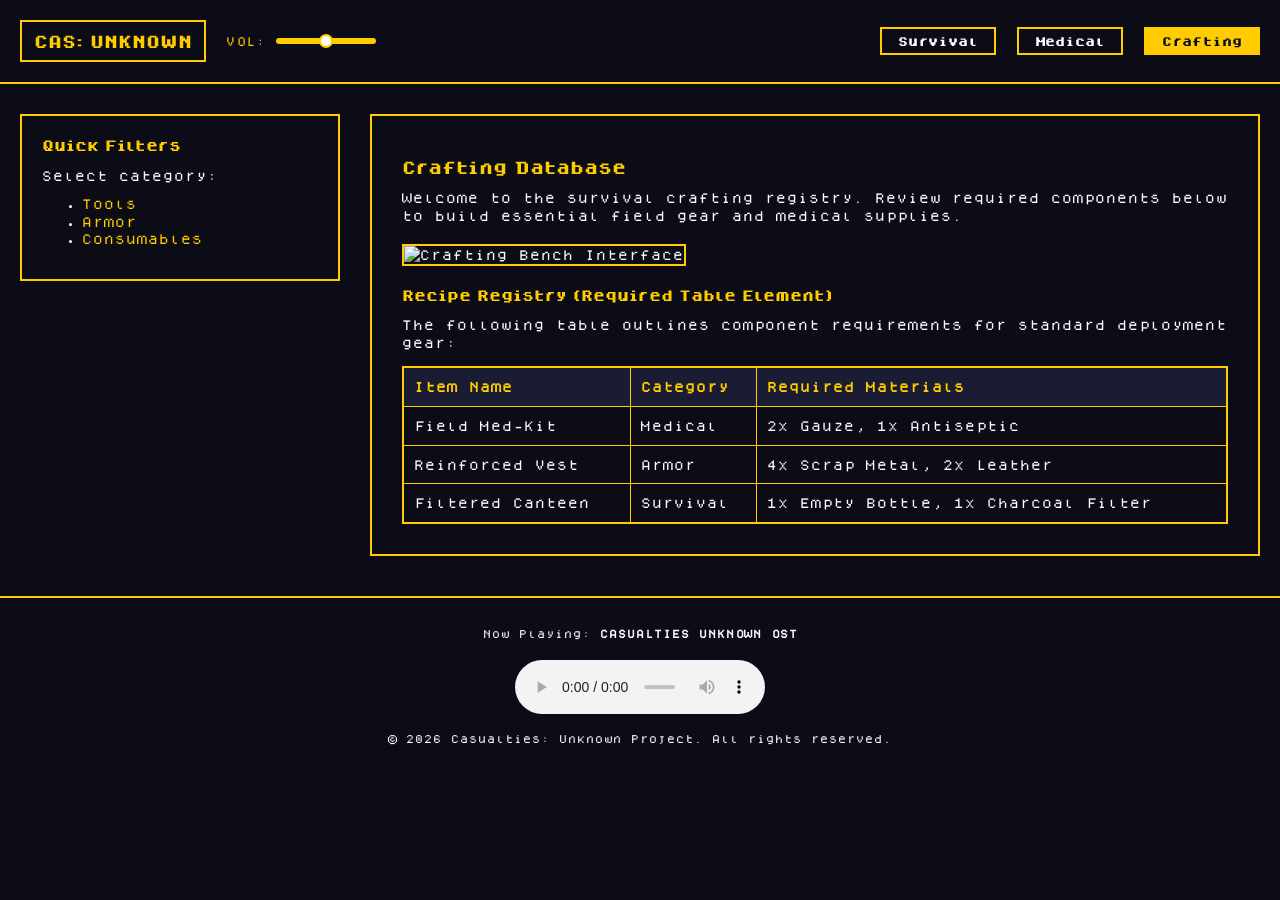
==== crafting.html @ 9e62b2f4 "Update crafting.html" ====
<!DOCTYPE html>
<html lang="en">
<head>
    <meta charset="UTF-8">
    <meta name="viewport" content="width=device-width, initial-scale=1.0">
    <title>Casualties: Unknown - Crafting Hub</title>
    <link rel="stylesheet" href="style.css">
    <style>
        /* Header Customizations for Logo and Volume Slider alignment */
        .header-left {
            display: flex;
            align-items: center;
            gap: 20px;
        }

        /* Custom styling for the volume slider to match requirements */
        .volume-container {
            display: flex;
            align-items: center;
            gap: 8px;
            font-size: 10px;
            color: #ffcc00;
        }

        .volume-slider {
            -webkit-appearance: none;
            appearance: none;
            width: 100px;
            height: 6px;
            background: #ffcc00; /* Yellow track */
            border-radius: 3px;
            outline: none;
        }

        /* White draggable ball (thumb) for Webkit browsers (Chrome, Safari, Edge) */
        .volume-slider::-webkit-slider-thumb {
            -webkit-appearance: none;
            appearance: none;
            width: 14px;
            height: 14px;
            border-radius: 50%;
            background: #ffffff; /* White handle */
            cursor: pointer;
            border: 2px solid #ffcc00;
        }

        /* White draggable ball for Firefox */
        .volume-slider::-moz-range-thumb {
            width: 14px;
            height: 14px;
            border-radius: 50%;
            background: #ffffff; /* White handle */
            cursor: pointer;
            border: 2px solid #ffcc00;
        }
    </style>
</head>
<body>

    <!-- Header & Navigation -->
    <header>
        <div class="header-left">
            <div class="logo">CAS: UNKNOWN</div>
            
            <!-- Volume Slider to the right of the title -->
            <div class="volume-container">
                <label for="vol-slider">VOL:</label>
                <input type="range" id="vol-slider" class="volume-slider" min="0" max="1" step="0.05" value="0.5" oninput="document.getElementById('bg-audio').volume = this.value;">
            </div>
        </div>

        <nav class="nav-buttons">
            <a href="index.html">Survival</a>
            <a href="medical.html">Medical</a>
            <a href="crafting.html" class="active">Crafting</a>
        </nav>
    </header>

    <!-- Main Content Layout -->
    <div class="main-container">
        
        <!-- Sidebar -->
        <aside class="sidebar">
            <h2>Quick Filters</h2>
            <p>Select category:</p>
            <ul>
                <li><a href="#" style="color: #ffcc00; text-decoration: none;">Tools</a></li>
                <li><a href="#" style="color: #ffcc00; text-decoration: none;">Armor</a></li>
                <li><a href="#" style="color: #ffcc00; text-decoration: none;">Consumables</a></li>
            </ul>
        </aside>

        <!-- Main Content Box -->
        <main class="content-box">
            <h1>Crafting Database</h1>
            <p>Welcome to the survival crafting registry. Review required components below to build essential field gear and medical supplies.</p>
            
            <!-- Image Element -->
            <div style="margin: 20px 0;">
                <img src="crafting-banner.png" alt="Crafting Bench Interface" style="max-width: 100%; border: 2px solid #ffcc00;">
            </div>

            <h2>Recipe Registry (Required Table Element)</h2>
            <p>The following table outlines component requirements for standard deployment gear:</p>
            
            <!-- Table Element fulfilling rubric requirement -->
            <table style="width: 100%; border-collapse: collapse; margin-top: 15px; border: 2px solid #ffcc00;">
                <thead>
                    <tr style="background-color: #1a1c33; color: #ffcc00;">
                        <th style="border: 1px solid #ffcc00; padding: 10px; text-align: left;">Item Name</th>
                        <th style="border: 1px solid #ffcc00; padding: 10px; text-align: left;">Category</th>
                        <th style="border: 1px solid #ffcc00; padding: 10px; text-align: left;">Required Materials</th>
                    </tr>
                </thead>
                <tbody>
                    <tr>
                        <td style="border: 1px solid #ffcc00; padding: 10px;">Field Med-Kit</td>
                        <td style="border: 1px solid #ffcc00; padding: 10px;">Medical</td>
                        <td style="border: 1px solid #ffcc00; padding: 10px;">2x Gauze, 1x Antiseptic</td>
                    </tr>
                    <tr>
                        <td style="border: 1px solid #ffcc00; padding: 10px;">Reinforced Vest</td>
                        <td style="border: 1px solid #ffcc00; padding: 10px;">Armor</td>
                        <td style="border: 1px solid #ffcc00; padding: 10px;">4x Scrap Metal, 2x Leather</td>
                    </tr>
                    <tr>
                        <td style="border: 1px solid #ffcc00; padding: 10px;">Filtered Canteen</td>
                        <td style="border: 1px solid #ffcc00; padding: 10px;">Survival</td>
                        <td style="border: 1px solid #ffcc00; padding: 10px;">1x Empty Bottle, 1x Charcoal Filter</td>
                    </tr>
                </tbody>
            </table>
        </main>

    </div>

    <!-- Footer with Audio Player and Soundtrack Credit -->
    <footer>
        <p>Now Playing: <strong>CASUALTIES UNKNOWN OST</strong></p>
        <audio id="bg-audio" controls loop style="margin-top: 10px; width: 250px;">
            <source src="Gaze Into the Pit OST [Casualties_ Unknown] [S….mp3" type="audio/mpeg">
            Your browser does not support the audio element.
        </audio>
        <p style="margin-top: 15px;">&copy; 2026 Casualties: Unknown Project. All rights reserved.</p>
    </footer>

</body>
</html>
---- style.css ----
@font-face {
    font-family: 'Dogica';
    src: url('dogica.ttf') format('truetype');
    font-weight: normal;
    font-style: normal;
}

@font-face {
    font-family: 'DogicaBold';
    src: url('dogicabold.ttf') format('truetype');
    font-weight: bold;
    font-style: normal;
}

@font-face {
    font-family: 'DogicaPixel';
    src: url('dogicapixel.ttf') format('truetype');
    font-weight: normal;
    font-style: normal;
}

@font-face {
    font-family: 'DogicaPixelBold';
    src: url('dogicapixelbold.ttf') format('truetype');
    font-weight: bold;
    font-style: normal;
}

/* Global Reset and Theme Colors */
body {
    background-color: #0b0c16; /* Background - Dark Blue / Near Black */
    color: #ffffff;            /* Text - White */
    font-family: 'Dogica', monospace;
    font-size: 11px;
    line-height: 1.6;
    margin: 0;
    padding: 0;
}

/* Header Navigation Styling */
header {
    background-color: #0b0c16;
    border-bottom: 2px solid #ffcc00;
    padding: 20px;
    display: flex;
    justify-content: space-between;
    align-items: center;
}

.logo {
    color: #ffcc00;
    font-family: 'DogicaPixelBold', monospace;
    font-size: 14px;
    font-weight: bold;
    border: 2px solid #ffcc00;
    padding: 8px 12px;
}

.nav-buttons a {
    color: #ffffff;
    background-color: #0b0c16;
    border: 2px solid #ffcc00;
    padding: 8px 16px;
    margin-left: 10px;
    text-decoration: none;
    font-family: 'DogicaBold', monospace;
    font-size: 10px;
}

.nav-buttons a:hover, .nav-buttons a.active {
    background-color: #ffcc00;
    color: #0b0c16;
}

/* Expanded Main Container Layout */
.main-container {
    display: flex;
    max-width: 1400px;
    margin: 30px auto;
    padding: 0 20px;
    gap: 30px;
}

/* Sidebar Styling */
.sidebar {
    flex: 1;
    background-color: #0b0c16;
    border: 2px solid #ffcc00;
    padding: 20px;
    height: fit-content;
}

.sidebar h2 {
    color: #ffcc00;
    font-family: 'DogicaPixelBold', monospace;
    font-size: 12px;
    margin-top: 0;
}

/* Content Box Styling */
.content-box {
    flex: 3;
    background-color: #0b0c16;
    border: 2px solid #ffcc00;
    padding: 30px;
}

.content-box h1 {
    font-family: 'DogicaPixelBold', monospace;
    font-size: 14px;
    color: #ffcc00;
}

.content-box h2 {
    font-family: 'DogicaPixelBold', monospace;
    font-size: 12px;
    color: #ffcc00;
}

/* Footer Styling */
footer {
    text-align: center;
    padding: 20px;
    border-top: 2px solid #ffcc00;
    margin-top: 40px;
    color: #ffffff;
    font-size: 9px;
}
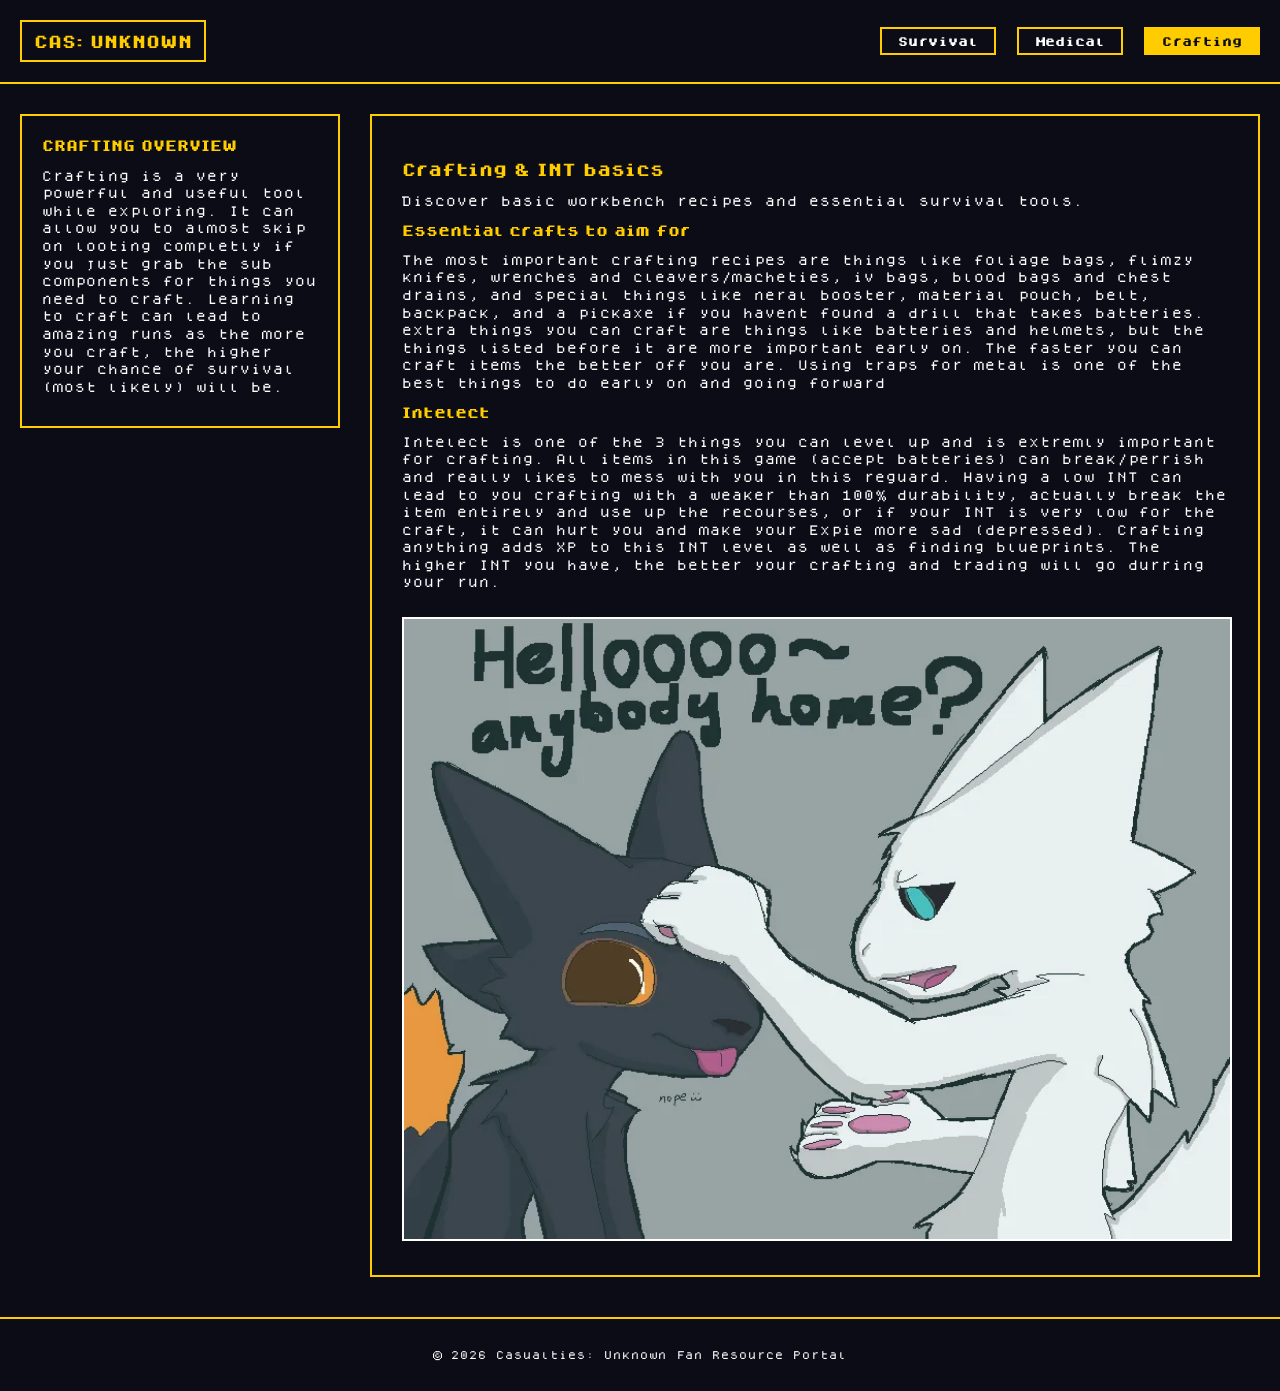
==== commit 43063cdf: "Update crafting.html" ====
--- a/crafting.html
+++ b/crafting.html
@@ -3,145 +3,51 @@
 <head>
     <meta charset="UTF-8">
     <meta name="viewport" content="width=device-width, initial-scale=1.0">
-    <title>Casualties: Unknown - Crafting Hub</title>
+    <meta name="description" content="Crafting recipes and community modding submissions for Casualties Unknown.">
+    <title>Crafting Hub - Casualties: Unknown</title>
     <link rel="stylesheet" href="style.css">
-    <style>
-        /* Header Customizations for Logo and Volume Slider alignment */
-        .header-left {
-            display: flex;
-            align-items: center;
-            gap: 20px;
-        }
-
-        /* Custom styling for the volume slider to match requirements */
-        .volume-container {
-            display: flex;
-            align-items: center;
-            gap: 8px;
-            font-size: 10px;
-            color: #ffcc00;
-        }
-
-        .volume-slider {
-            -webkit-appearance: none;
-            appearance: none;
-            width: 100px;
-            height: 6px;
-            background: #ffcc00; /* Yellow track */
-            border-radius: 3px;
-            outline: none;
-        }
-
-        /* White draggable ball (thumb) for Webkit browsers (Chrome, Safari, Edge) */
-        .volume-slider::-webkit-slider-thumb {
-            -webkit-appearance: none;
-            appearance: none;
-            width: 14px;
-            height: 14px;
-            border-radius: 50%;
-            background: #ffffff; /* White handle */
-            cursor: pointer;
-            border: 2px solid #ffcc00;
-        }
-
-        /* White draggable ball for Firefox */
-        .volume-slider::-moz-range-thumb {
-            width: 14px;
-            height: 14px;
-            border-radius: 50%;
-            background: #ffffff; /* White handle */
-            cursor: pointer;
-            border: 2px solid #ffcc00;
-        }
-    </style>
 </head>
 <body>
 
-    <!-- Header & Navigation -->
+    <!-- Header Navigation Section -->
     <header>
-        <div class="header-left">
-            <div class="logo">CAS: UNKNOWN</div>
-            
-            <!-- Volume Slider to the right of the title -->
-            <div class="volume-container">
-                <label for="vol-slider">VOL:</label>
-                <input type="range" id="vol-slider" class="volume-slider" min="0" max="1" step="0.05" value="0.5" oninput="document.getElementById('bg-audio').volume = this.value;">
-            </div>
-        </div>
-
-        <nav class="nav-buttons">
+        <div class="logo">CAS: UNKNOWN</div>
+        <div class="nav-buttons">
             <a href="index.html">Survival</a>
             <a href="medical.html">Medical</a>
             <a href="crafting.html" class="active">Crafting</a>
-        </nav>
+        </div>
     </header>
 
-    <!-- Main Content Layout -->
+    <!-- Main Content Grid -->
     <div class="main-container">
-        
-        <!-- Sidebar -->
+        <!-- Sidebar with Site Information -->
         <aside class="sidebar">
-            <h2>Quick Filters</h2>
-            <p>Select category:</p>
-            <ul>
-                <li><a href="#" style="color: #ffcc00; text-decoration: none;">Tools</a></li>
-                <li><a href="#" style="color: #ffcc00; text-decoration: none;">Armor</a></li>
-                <li><a href="#" style="color: #ffcc00; text-decoration: none;">Consumables</a></li>
-            </ul>
+            <h2>CRAFTING OVERVIEW</h2>
+            <p>Crafting is a very powerful and useful tool while exploring. It can allow you to almost skip on looting completly if you just grab the sub components for things you need to craft. Learning to craft can lead to amazing runs as the more you craft, the higher your chance of survival (most likely) will be.</p>
         </aside>
 
-        <!-- Main Content Box -->
-        <main class="content-box">
-            <h1>Crafting Database</h1>
-            <p>Welcome to the survival crafting registry. Review required components below to build essential field gear and medical supplies.</p>
+        <!-- Crafting Panel -->
+        <section class="content-box">
+            <h1>Crafting & INT basics</h1>
+            <p>Discover basic workbench recipes and essential survival tools.</p>
+
+            <!-- Essential Crafts Section -->
+            <h2>Essential crafts to aim for</h2>
+            <p>The most important crafting recipes are things like foliage bags, flimzy knifes, wrenches and cleavers/macheties, iv bags, blood bags and chest drains, and special things like neral booster, material pouch, belt, backpack, and a pickaxe if you havent found a drill that takes batteries. extra things you can craft are things like batteries and helmets, but the things listed before it are more important early on. The faster you can craft items the better off you are. Using traps for metal is one of the best things to do early on and going forward</p>
+
+            <!-- Intelect Section -->
+            <h2>Intelect</h2>
+            <p>Intelect is one of the 3 things you can level up and is extremly important for crafting. All items in this game (accept batteries) can break/perrish and really likes to mess with you in this reguard. Having a low INT can lead to you crafting with a weaker than 100% durability, actually break the item entirely and use up the recourses, or if your INT is very low for the craft, it can hurt you and make your Expie more sad (depressed). Crafting anything adds XP to this INT level as well as finding blueprints. The higher INT you have, the better your crafting and trading will go durring your run.</p>
             
-            <!-- Image Element -->
-            <div style="margin: 20px 0;">
-                <img src="crafting-banner.png" alt="Crafting Bench Interface" style="max-width: 100%; border: 2px solid #ffcc00;">
-            </div>
-
-            <h2>Recipe Registry (Required Table Element)</h2>
-            <p>The following table outlines component requirements for standard deployment gear:</p>
-            
-            <!-- Table Element fulfilling rubric requirement -->
-            <table style="width: 100%; border-collapse: collapse; margin-top: 15px; border: 2px solid #ffcc00;">
-                <thead>
-                    <tr style="background-color: #1a1c33; color: #ffcc00;">
-                        <th style="border: 1px solid #ffcc00; padding: 10px; text-align: left;">Item Name</th>
-                        <th style="border: 1px solid #ffcc00; padding: 10px; text-align: left;">Category</th>
-                        <th style="border: 1px solid #ffcc00; padding: 10px; text-align: left;">Required Materials</th>
-                    </tr>
-                </thead>
-                <tbody>
-                    <tr>
-                        <td style="border: 1px solid #ffcc00; padding: 10px;">Field Med-Kit</td>
-                        <td style="border: 1px solid #ffcc00; padding: 10px;">Medical</td>
-                        <td style="border: 1px solid #ffcc00; padding: 10px;">2x Gauze, 1x Antiseptic</td>
-                    </tr>
-                    <tr>
-                        <td style="border: 1px solid #ffcc00; padding: 10px;">Reinforced Vest</td>
-                        <td style="border: 1px solid #ffcc00; padding: 10px;">Armor</td>
-                        <td style="border: 1px solid #ffcc00; padding: 10px;">4x Scrap Metal, 2x Leather</td>
-                    </tr>
-                    <tr>
-                        <td style="border: 1px solid #ffcc00; padding: 10px;">Filtered Canteen</td>
-                        <td style="border: 1px solid #ffcc00; padding: 10px;">Survival</td>
-                        <td style="border: 1px solid #ffcc00; padding: 10px;">1x Empty Bottle, 1x Charcoal Filter</td>
-                    </tr>
-                </tbody>
-            </table>
-        </main>
-
+            <!-- Intellect Comic Image (Updated to match INTMEME.png) -->
+            <img src="INTMEME.png" alt="Hello anybody home intellect comic" style="width: 100%; height: auto; margin-top: 15px; border: 2px solid #ffffff;">
+        </section>
     </div>
 
-    <!-- Footer with Audio Player and Soundtrack Credit -->
+    <!-- Page Footer -->
     <footer>
-        <p>Now Playing: <strong>CASUALTIES UNKNOWN OST</strong></p>
-        <audio id="bg-audio" controls loop style="margin-top: 10px; width: 250px;">
-            <source src="Gaze Into the Pit OST [Casualties_ Unknown] [S….mp3" type="audio/mpeg">
-            Your browser does not support the audio element.
-        </audio>
-        <p style="margin-top: 15px;">&copy; 2026 Casualties: Unknown Project. All rights reserved.</p>
+        <p>&copy; 2026 Casualties: Unknown Fan Resource Portal</p>
     </footer>
 
 </body>
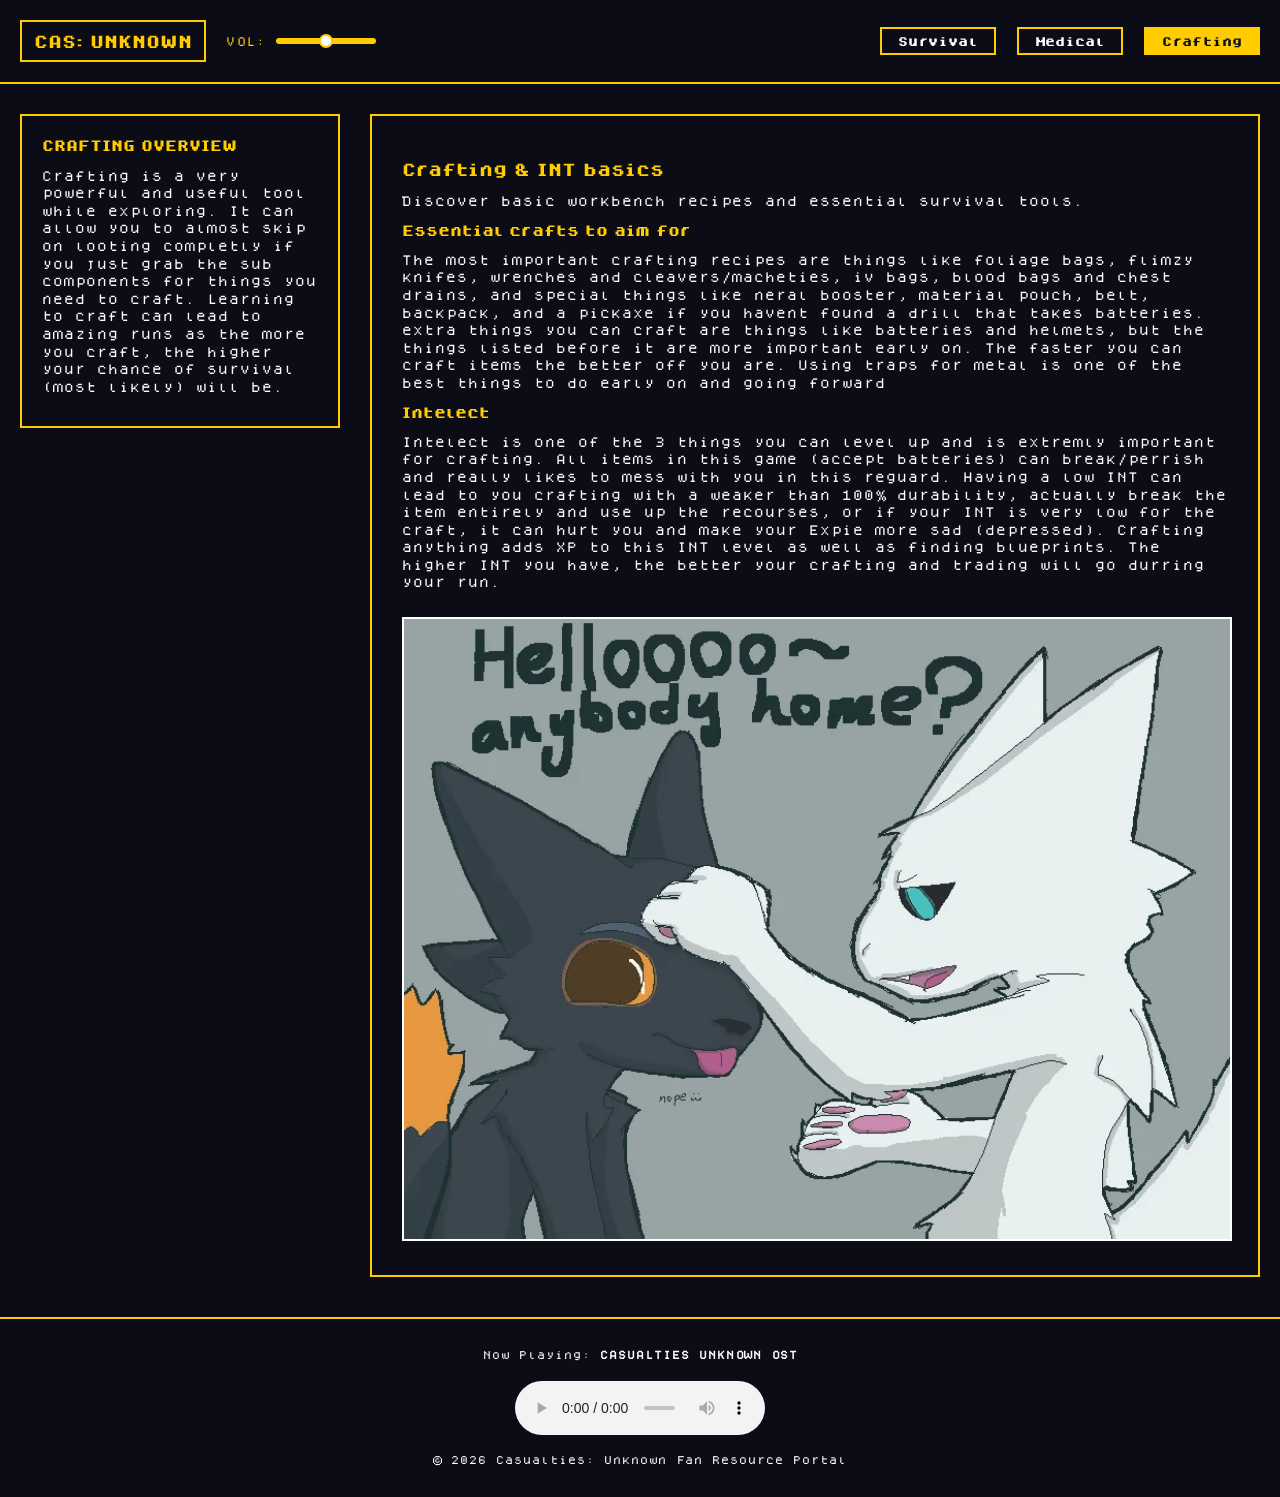
==== commit 78cd354f: "Update crafting.html" ====
--- a/crafting.html
+++ b/crafting.html
@@ -6,12 +6,70 @@
     <meta name="description" content="Crafting recipes and community modding submissions for Casualties Unknown.">
     <title>Crafting Hub - Casualties: Unknown</title>
     <link rel="stylesheet" href="style.css">
+    <style>
+        /* Header Customizations for Logo and Volume Slider alignment */
+        .header-left {
+            display: flex;
+            align-items: center;
+            gap: 20px;
+        }
+
+        /* Custom styling for the volume slider */
+        .volume-container {
+            display: flex;
+            align-items: center;
+            gap: 8px;
+            font-size: 10px;
+            color: #ffcc00;
+        }
+
+        .volume-slider {
+            -webkit-appearance: none;
+            appearance: none;
+            width: 100px;
+            height: 6px;
+            background: #ffcc00; /* Yellow track */
+            border-radius: 3px;
+            outline: none;
+        }
+
+        /* White draggable ball (thumb) for Webkit browsers (Chrome, Safari, Edge) */
+        .volume-slider::-webkit-slider-thumb {
+            -webkit-appearance: none;
+            appearance: none;
+            width: 14px;
+            height: 14px;
+            border-radius: 50%;
+            background: #ffffff; /* White handle */
+            cursor: pointer;
+            border: 2px solid #ffcc00;
+        }
+
+        /* White draggable ball for Firefox */
+        .volume-slider::-moz-range-thumb {
+            width: 14px;
+            height: 14px;
+            border-radius: 50%;
+            background: #ffffff; /* White handle */
+            cursor: pointer;
+            border: 2px solid #ffcc00;
+        }
+    </style>
 </head>
 <body>
 
     <!-- Header Navigation Section -->
     <header>
-        <div class="logo">CAS: UNKNOWN</div>
+        <div class="header-left">
+            <div class="logo">CAS: UNKNOWN</div>
+            
+            <!-- Volume Slider placed to the right of the title -->
+            <div class="volume-container">
+                <label for="vol-slider">VOL:</label>
+                <input type="range" id="vol-slider" class="volume-slider" min="0" max="1" step="0.05" value="0.5" oninput="document.getElementById('bg-audio').volume = this.value;">
+            </div>
+        </div>
+
         <div class="nav-buttons">
             <a href="index.html">Survival</a>
             <a href="medical.html">Medical</a>
@@ -47,7 +105,12 @@
 
     <!-- Page Footer -->
     <footer>
-        <p>&copy; 2026 Casualties: Unknown Fan Resource Portal</p>
+        <p>Now Playing: <strong>CASUALTIES UNKNOWN OST</strong></p>
+        <audio id="bg-audio" controls loop style="margin-top: 10px; width: 250px;">
+            <source src="Gaze Into the Pit OST [Casualties_ Unknown] [S….mp3" type="audio/mpeg">
+            Your browser does not support the audio element.
+        </audio>
+        <p style="margin-top: 15px;">&copy; 2026 Casualties: Unknown Fan Resource Portal</p>
     </footer>
 
 </body>
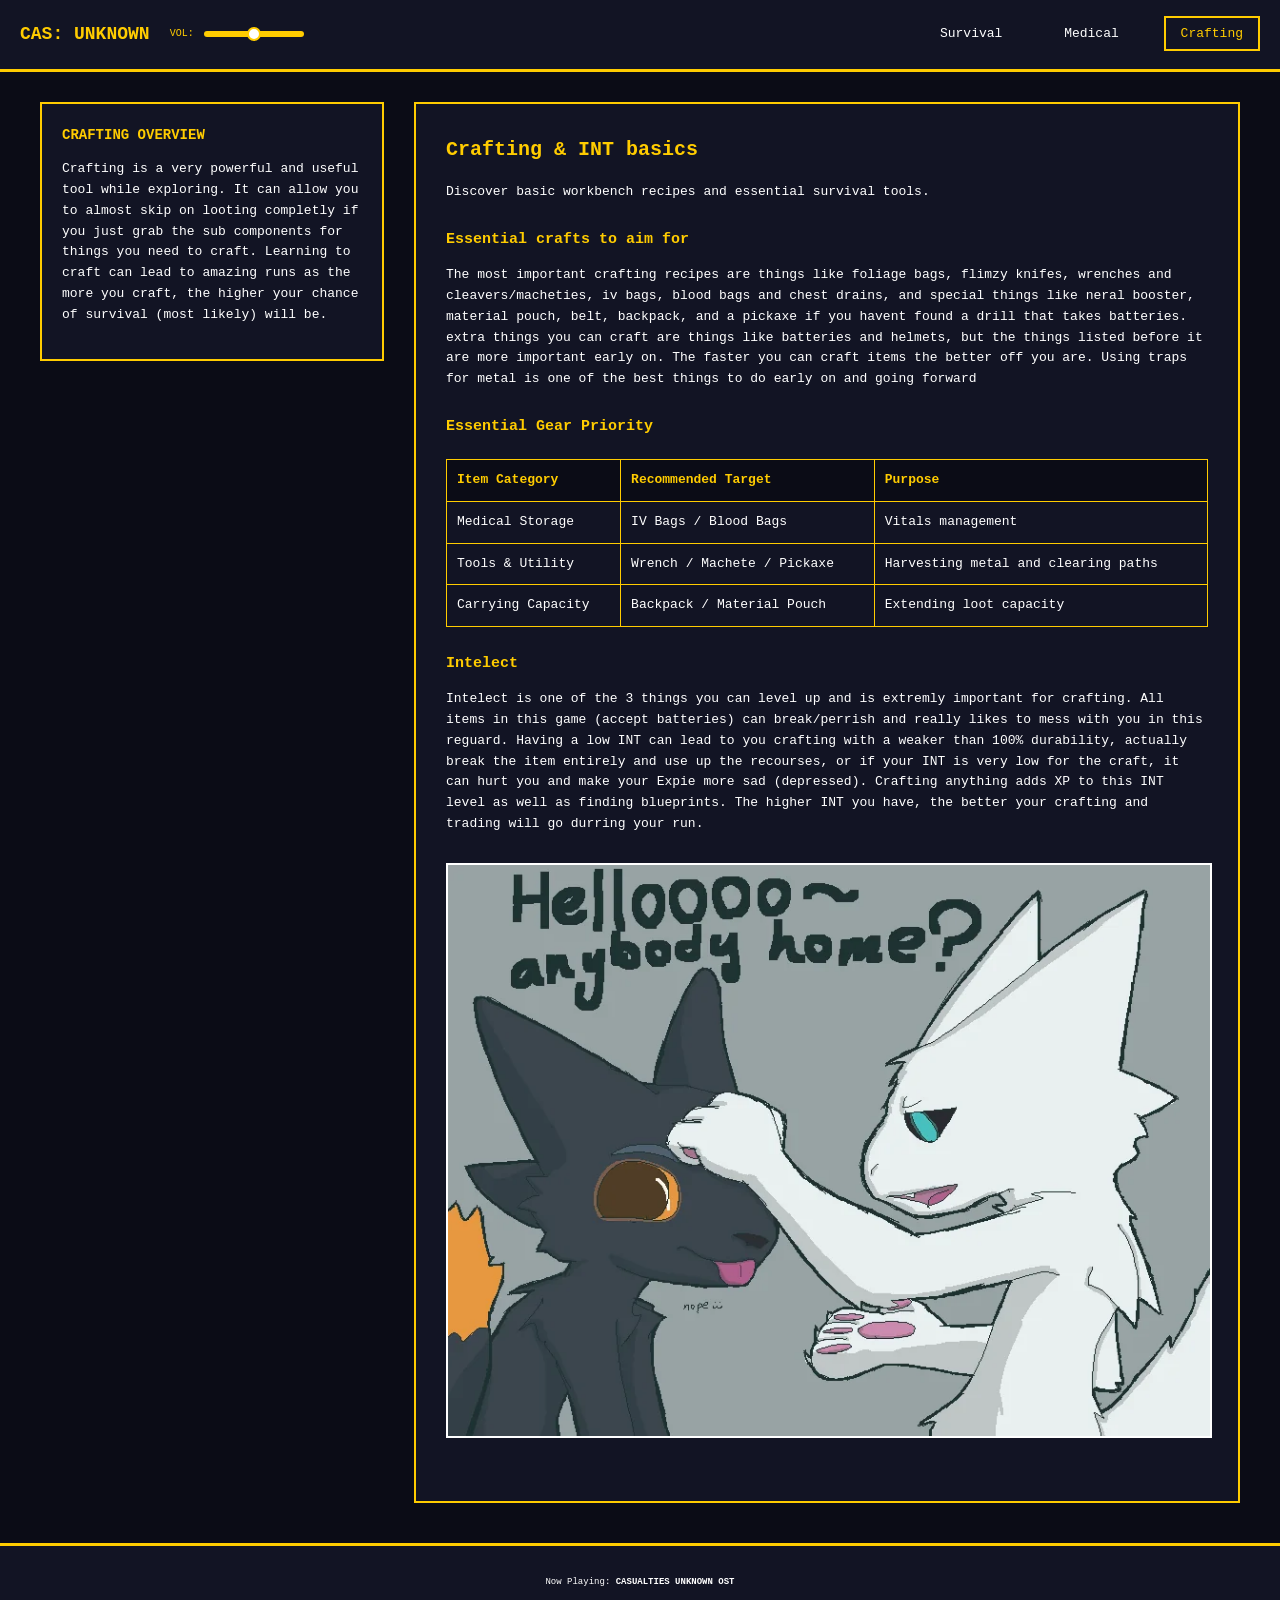
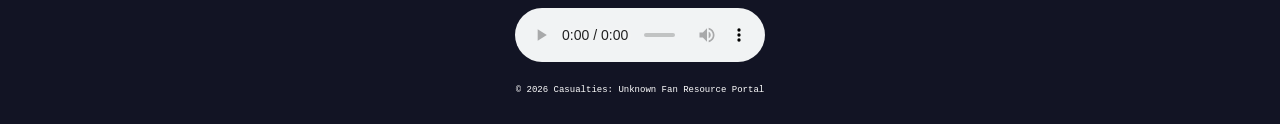
==== commit 950338c8: "Update crafting.html" ====
--- a/crafting.html
+++ b/crafting.html
@@ -6,64 +6,12 @@
     <meta name="description" content="Crafting recipes and community modding submissions for Casualties Unknown.">
     <title>Crafting Hub - Casualties: Unknown</title>
     <link rel="stylesheet" href="style.css">
-    <style>
-        /* Header Customizations for Logo and Volume Slider alignment */
-        .header-left {
-            display: flex;
-            align-items: center;
-            gap: 20px;
-        }
-
-        /* Custom styling for the volume slider */
-        .volume-container {
-            display: flex;
-            align-items: center;
-            gap: 8px;
-            font-size: 10px;
-            color: #ffcc00;
-        }
-
-        .volume-slider {
-            -webkit-appearance: none;
-            appearance: none;
-            width: 100px;
-            height: 6px;
-            background: #ffcc00; /* Yellow track */
-            border-radius: 3px;
-            outline: none;
-        }
-
-        /* White draggable ball (thumb) for Webkit browsers (Chrome, Safari, Edge) */
-        .volume-slider::-webkit-slider-thumb {
-            -webkit-appearance: none;
-            appearance: none;
-            width: 14px;
-            height: 14px;
-            border-radius: 50%;
-            background: #ffffff; /* White handle */
-            cursor: pointer;
-            border: 2px solid #ffcc00;
-        }
-
-        /* White draggable ball for Firefox */
-        .volume-slider::-moz-range-thumb {
-            width: 14px;
-            height: 14px;
-            border-radius: 50%;
-            background: #ffffff; /* White handle */
-            cursor: pointer;
-            border: 2px solid #ffcc00;
-        }
-    </style>
 </head>
 <body>
 
-    <!-- Header Navigation Section -->
     <header>
         <div class="header-left">
             <div class="logo">CAS: UNKNOWN</div>
-            
-            <!-- Volume Slider placed to the right of the title -->
             <div class="volume-container">
                 <label for="vol-slider">VOL:</label>
                 <input type="range" id="vol-slider" class="volume-slider" min="0" max="1" step="0.05" value="0.5" oninput="document.getElementById('bg-audio').volume = this.value;">
@@ -77,37 +25,58 @@
         </div>
     </header>
 
-    <!-- Main Content Grid -->
     <div class="main-container">
-        <!-- Sidebar with Site Information -->
         <aside class="sidebar">
             <h2>CRAFTING OVERVIEW</h2>
             <p>Crafting is a very powerful and useful tool while exploring. It can allow you to almost skip on looting completly if you just grab the sub components for things you need to craft. Learning to craft can lead to amazing runs as the more you craft, the higher your chance of survival (most likely) will be.</p>
         </aside>
 
-        <!-- Crafting Panel -->
         <section class="content-box">
             <h1>Crafting & INT basics</h1>
             <p>Discover basic workbench recipes and essential survival tools.</p>
 
-            <!-- Essential Crafts Section -->
             <h2>Essential crafts to aim for</h2>
             <p>The most important crafting recipes are things like foliage bags, flimzy knifes, wrenches and cleavers/macheties, iv bags, blood bags and chest drains, and special things like neral booster, material pouch, belt, backpack, and a pickaxe if you havent found a drill that takes batteries. extra things you can craft are things like batteries and helmets, but the things listed before it are more important early on. The faster you can craft items the better off you are. Using traps for metal is one of the best things to do early on and going forward</p>
 
-            <!-- Intelect Section -->
+            <h2>Essential Gear Priority</h2>
+            <table class="data-table">
+                <thead>
+                    <tr>
+                        <th>Item Category</th>
+                        <th>Recommended Target</th>
+                        <th>Purpose</th>
+                    </tr>
+                </thead>
+                <tbody>
+                    <tr>
+                        <td>Medical Storage</td>
+                        <td>IV Bags / Blood Bags</td>
+                        <td>Vitals management</td>
+                    </tr>
+                    <tr>
+                        <td>Tools & Utility</td>
+                        <td>Wrench / Machete / Pickaxe</td>
+                        <td>Harvesting metal and clearing paths</td>
+                    </tr>
+                    <tr>
+                        <td>Carrying Capacity</td>
+                        <td>Backpack / Material Pouch</td>
+                        <td>Extending loot capacity</td>
+                    </tr>
+                </tbody>
+            </table>
+
             <h2>Intelect</h2>
             <p>Intelect is one of the 3 things you can level up and is extremly important for crafting. All items in this game (accept batteries) can break/perrish and really likes to mess with you in this reguard. Having a low INT can lead to you crafting with a weaker than 100% durability, actually break the item entirely and use up the recourses, or if your INT is very low for the craft, it can hurt you and make your Expie more sad (depressed). Crafting anything adds XP to this INT level as well as finding blueprints. The higher INT you have, the better your crafting and trading will go durring your run.</p>
             
-            <!-- Intellect Comic Image (Updated to match INTMEME.png) -->
-            <img src="INTMEME.png" alt="Hello anybody home intellect comic" style="width: 100%; height: auto; margin-top: 15px; border: 2px solid #ffffff;">
+            <img src="INTMEME.png" alt="Hello anybody home intellect comic">
         </section>
     </div>
 
-    <!-- Page Footer -->
     <footer>
         <p>Now Playing: <strong>CASUALTIES UNKNOWN OST</strong></p>
-        <audio id="bg-audio" controls loop style="margin-top: 10px; width: 250px;">
-            <source src="Gaze Into the Pit OST [Casualties_ Unknown] [S….mp3" type="audio/mpeg">
+        <audio id="bg-audio" controls loop preload="auto" style="margin-top: 10px; width: 250px;">
+            <source src="CASunknownOST.mp3" type="audio/mpeg">
             Your browser does not support the audio element.
         </audio>
         <p style="margin-top: 15px;">&copy; 2026 Casualties: Unknown Fan Resource Portal</p>
--- a/style.css
+++ b/style.css
@@ -1,46 +1,17 @@
-@font-face {
-    font-family: 'Dogica';
-    src: url('dogica.ttf') format('truetype');
-    font-weight: normal;
-    font-style: normal;
-}
-
-@font-face {
-    font-family: 'DogicaBold';
-    src: url('dogicabold.ttf') format('truetype');
-    font-weight: bold;
-    font-style: normal;
-}
-
-@font-face {
-    font-family: 'DogicaPixel';
-    src: url('dogicapixel.ttf') format('truetype');
-    font-weight: normal;
-    font-style: normal;
-}
-
-@font-face {
-    font-family: 'DogicaPixelBold';
-    src: url('dogicapixelbold.ttf') format('truetype');
-    font-weight: bold;
-    font-style: normal;
-}
-
-/* Global Reset and Theme Colors */
+/* Core Styling & Variables */
 body {
-    background-color: #0b0c16; /* Background - Dark Blue / Near Black */
-    color: #ffffff;            /* Text - White */
-    font-family: 'Dogica', monospace;
-    font-size: 11px;
+    background-color: #0b0c16;
+    color: #ffffff;
+    font-family: "Dogica", monospace;
+    font-size: 13px;
     line-height: 1.6;
     margin: 0;
     padding: 0;
 }
 
-/* Header Navigation Styling */
 header {
-    background-color: #0b0c16;
-    border-bottom: 2px solid #ffcc00;
+    background-color: #121424;
+    border-bottom: 3px solid #ffcc00;
     padding: 20px;
     display: flex;
     justify-content: space-between;
@@ -48,43 +19,36 @@
 }
 
 .logo {
+    font-size: 18px;
+    font-weight: bold;
     color: #ffcc00;
-    font-family: 'DogicaPixelBold', monospace;
-    font-size: 14px;
-    font-weight: bold;
-    border: 2px solid #ffcc00;
-    padding: 8px 12px;
 }
 
 .nav-buttons a {
     color: #ffffff;
-    background-color: #0b0c16;
-    border: 2px solid #ffcc00;
-    padding: 8px 16px;
-    margin-left: 10px;
     text-decoration: none;
-    font-family: 'DogicaBold', monospace;
-    font-size: 10px;
+    margin-left: 20px;
+    padding: 8px 15px;
+    border: 2px solid transparent;
+    font-family: "Dogica", monospace;
 }
 
 .nav-buttons a:hover, .nav-buttons a.active {
-    background-color: #ffcc00;
-    color: #0b0c16;
+    border-color: #ffcc00;
+    color: #ffcc00;
 }
 
-/* Expanded Main Container Layout */
 .main-container {
     display: flex;
-    max-width: 1400px;
+    max-width: 1200px;
     margin: 30px auto;
+    gap: 30px;
     padding: 0 20px;
-    gap: 30px;
 }
 
-/* Sidebar Styling */
 .sidebar {
-    flex: 1;
-    background-color: #0b0c16;
+    width: 300px;
+    background-color: #121424;
     border: 2px solid #ffcc00;
     padding: 20px;
     height: fit-content;
@@ -92,37 +56,109 @@
 
 .sidebar h2 {
     color: #ffcc00;
-    font-family: 'DogicaPixelBold', monospace;
-    font-size: 12px;
+    font-size: 14px;
     margin-top: 0;
 }
 
-/* Content Box Styling */
 .content-box {
-    flex: 3;
-    background-color: #0b0c16;
+    flex: 1;
+    background-color: #121424;
     border: 2px solid #ffcc00;
     padding: 30px;
 }
 
 .content-box h1 {
-    font-family: 'DogicaPixelBold', monospace;
-    font-size: 14px;
+    color: #ffcc00;
+    font-size: 20px;
+    margin-top: 0;
+}
+
+.content-box h2 {
+    color: #ffcc00;
+    font-size: 15px;
+    margin-top: 25px;
+}
+
+footer {
+    text-align: center;
+    padding: 20px;
+    border-top: 3px solid #ffcc00;
+    margin-top: 40px;
+    color: #ffffff;
+    font-size: 9px;
+    background-color: #121424;
+}
+
+/* Header Left & Volume Controls */
+.header-left {
+    display: flex;
+    align-items: center;
+    gap: 20px;
+}
+
+.volume-container {
+    display: flex;
+    align-items: center;
+    gap: 8px;
+    font-size: 10px;
     color: #ffcc00;
 }
 
-.content-box h2 {
-    font-family: 'DogicaPixelBold', monospace;
-    font-size: 12px;
+.volume-slider {
+    -webkit-appearance: none;
+    appearance: none;
+    width: 100px;
+    height: 6px;
+    background: #ffcc00;
+    border-radius: 3px;
+    outline: none;
+}
+
+.volume-slider::-webkit-slider-thumb {
+    -webkit-appearance: none;
+    appearance: none;
+    width: 14px;
+    height: 14px;
+    border-radius: 50%;
+    background: #ffffff;
+    cursor: pointer;
+    border: 2px solid #ffcc00;
+}
+
+.volume-slider::-moz-range-thumb {
+    width: 14px;
+    height: 14px;
+    border-radius: 50%;
+    background: #ffffff;
+    cursor: pointer;
+    border: 2px solid #ffcc00;
+}
+
+/* Externalized Image Styling */
+.content-box img {
+    width: 100%;
+    height: auto;
+    margin-top: 15px;
+    margin-bottom: 25px;
+    border: 2px solid #ffffff;
+}
+
+/* Externalized Table Styling */
+.data-table {
+    width: 100%;
+    border-collapse: collapse;
+    margin-top: 20px;
+    margin-bottom: 20px;
+    color: #ffffff;
+}
+
+.data-table th, .data-table td {
+    border: 1px solid #ffcc00;
+    padding: 10px;
+    text-align: left;
+}
+
+.data-table th {
+    background-color: #0b0c16;
     color: #ffcc00;
 }
-
-/* Footer Styling */
-footer {
-    text-align: center;
-    padding: 20px;
-    border-top: 2px solid #ffcc00;
-    margin-top: 40px;
-    color: #ffffff;
-    font-size: 9px;
-}
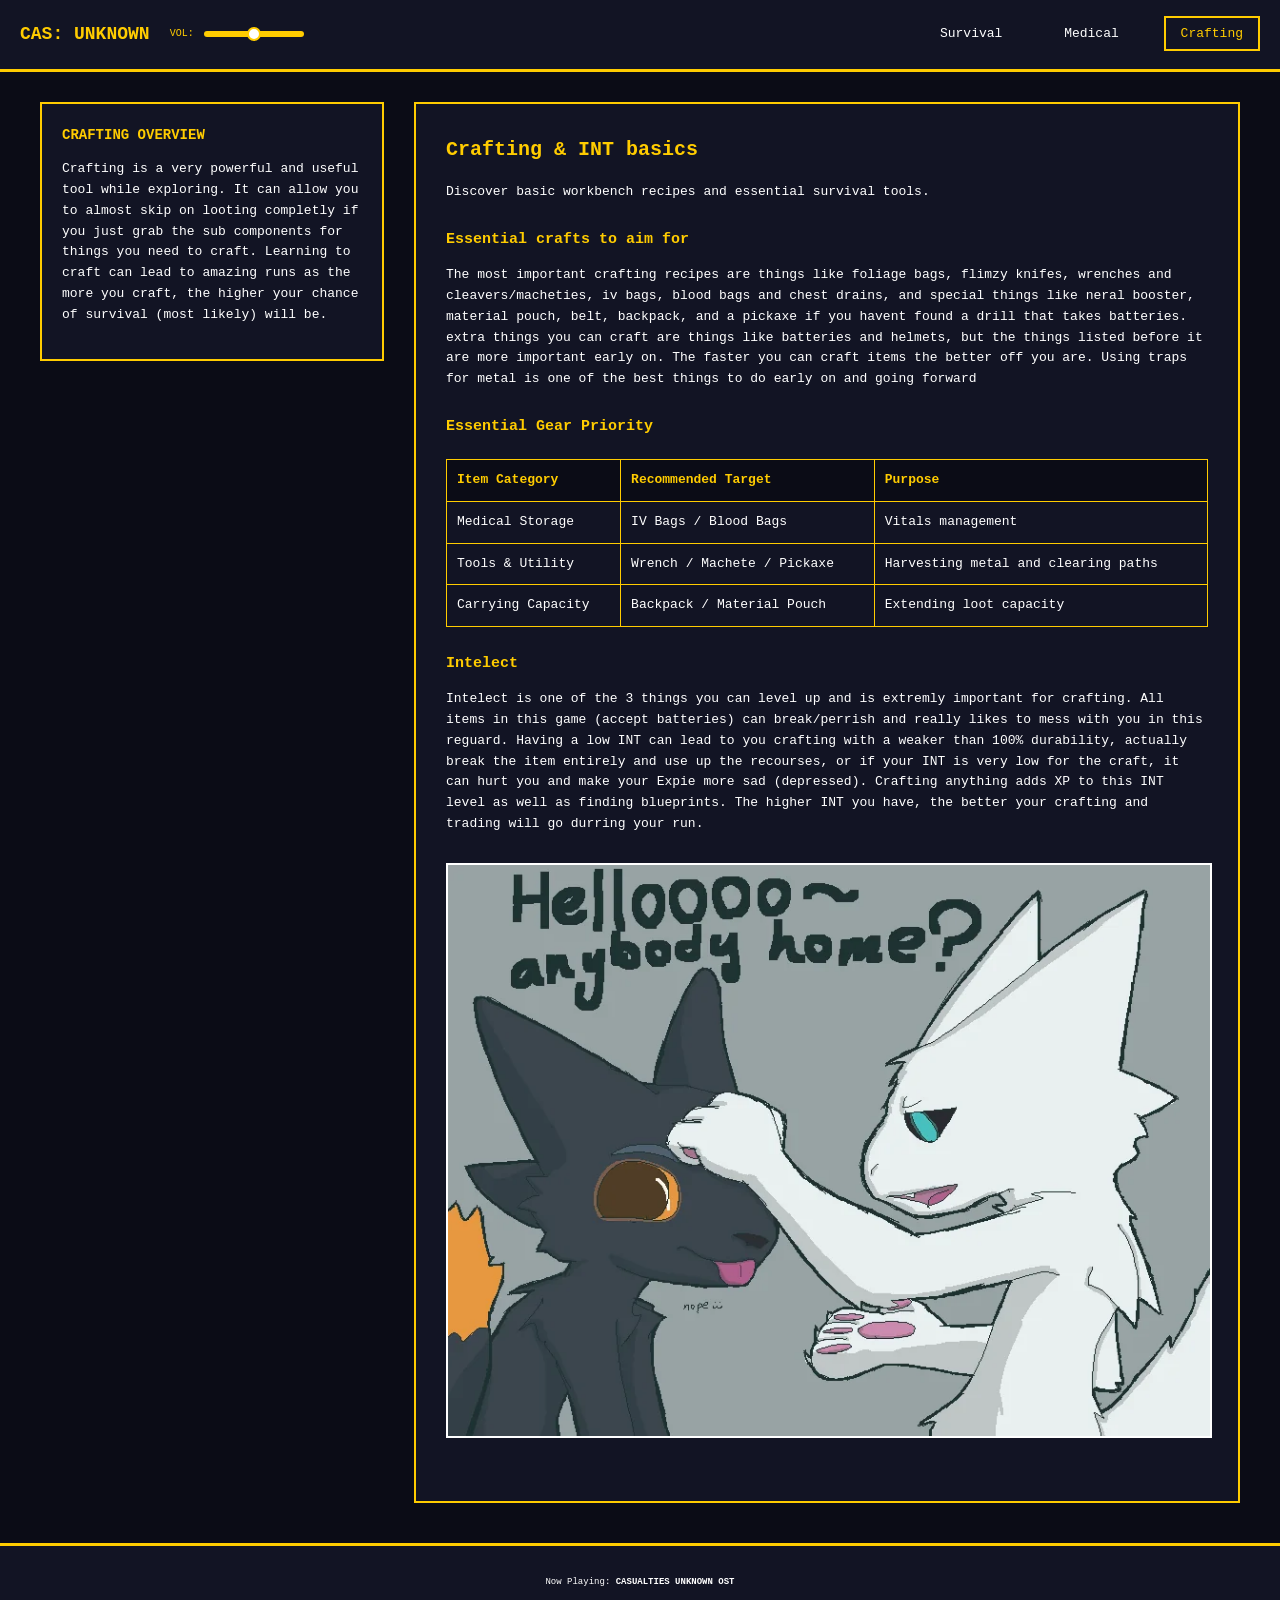
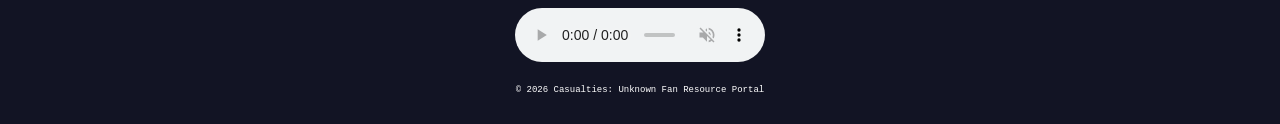
==== commit 2584ecda: "Update crafting.html" ====
--- a/crafting.html
+++ b/crafting.html
@@ -75,12 +75,24 @@
 
     <footer>
         <p>Now Playing: <strong>CASUALTIES UNKNOWN OST</strong></p>
-        <audio id="bg-audio" controls loop preload="auto" style="margin-top: 10px; width: 250px;">
+        <audio id="bg-audio" controls loop autoplay muted preload="auto" style="margin-top: 10px; width: 250px;">
             <source src="CASunknownOST.mp3" type="audio/mpeg">
             Your browser does not support the audio element.
         </audio>
         <p style="margin-top: 15px;">&copy; 2026 Casualties: Unknown Fan Resource Portal</p>
     </footer>
 
+    <script>
+        document.addEventListener('click', function() {
+            var audio = document.getElementById('bg-audio');
+            if (audio.muted) {
+                audio.muted = false;
+                audio.play().catch(function(error) {
+                    console.log("Playback error:", error);
+                });
+            }
+        }, { once: true });
+    </script>
+
 </body>
 </html>
--- a/style.css
+++ b/style.css
@@ -2,7 +2,7 @@
 body {
     background-color: #0b0c16;
     color: #ffffff;
-    font-family: "Dogica", monospace;
+    font-family: "dogica", monospace;
     font-size: 13px;
     line-height: 1.6;
     margin: 0;
@@ -30,7 +30,7 @@
     margin-left: 20px;
     padding: 8px 15px;
     border: 2px solid transparent;
-    font-family: "Dogica", monospace;
+    font-family: "dogica", monospace;
 }
 
 .nav-buttons a:hover, .nav-buttons a.active {
@@ -150,12 +150,14 @@
     margin-top: 20px;
     margin-bottom: 20px;
     color: #ffffff;
+    font-family: "dogica", monospace;
 }
 
 .data-table th, .data-table td {
     border: 1px solid #ffcc00;
     padding: 10px;
     text-align: left;
+    font-family: "dogica", monospace;
 }
 
 .data-table th {
